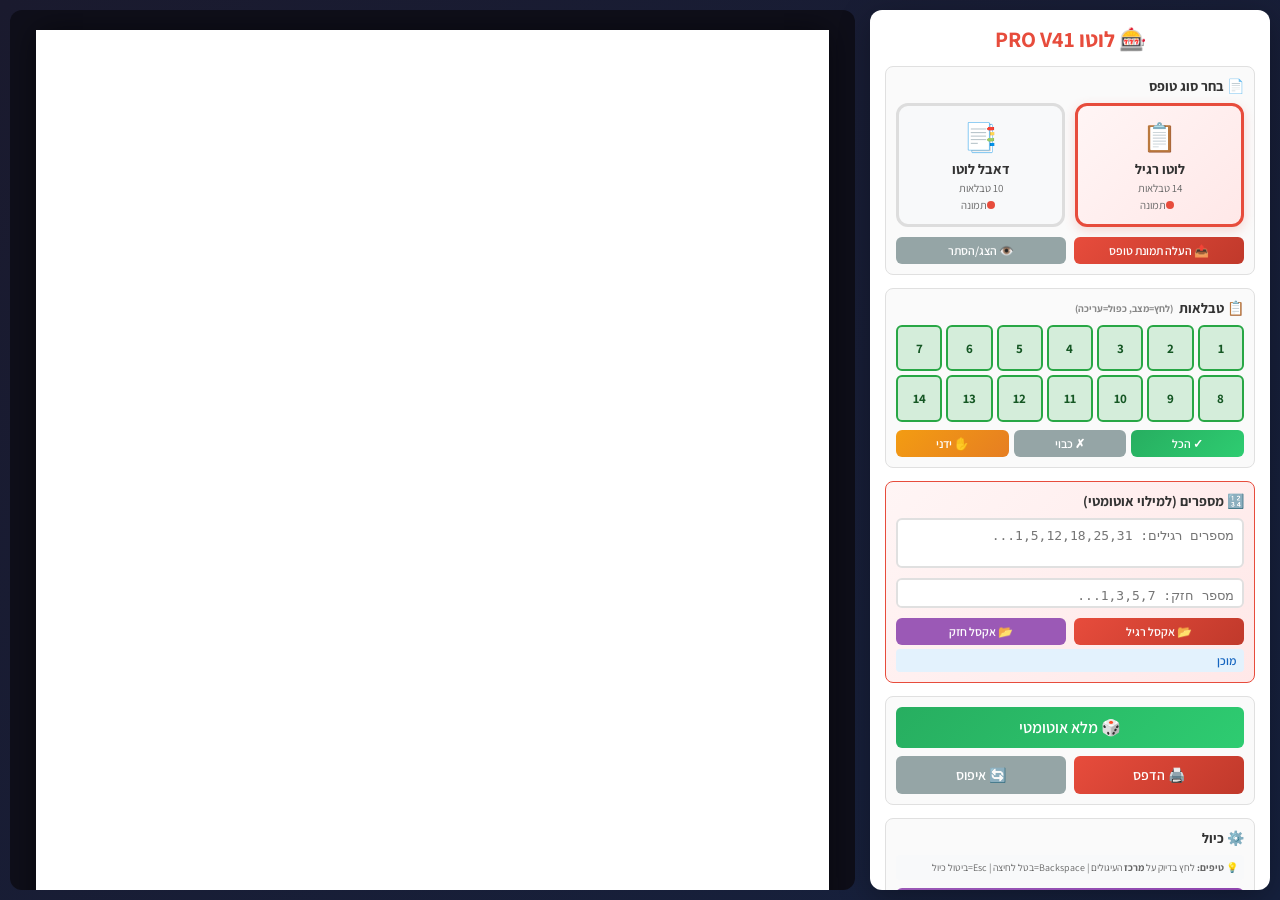
==== Lottery_V41_Final.html @ 5f0c5e15 "feat: add published LottoAmir tools" ====
<!DOCTYPE html>
<html lang="he" dir="rtl">
<head>
    <meta charset="UTF-8">
    <meta name="viewport" content="width=device-width, initial-scale=1.0, maximum-scale=1.0, user-scalable=no">
    <title>מערכת לוטו PRO - V41 (משופר)</title>
    <style>
        @import url('https://fonts.googleapis.com/css2?family=Assistant:wght@400;600;700&display=swap');

        * { box-sizing: border-box; }
        
        body {
            font-family: 'Assistant', sans-serif;
            background: linear-gradient(135deg, #1a1a2e 0%, #16213e 100%);
            margin: 0;
            height: 100vh;
            display: flex;
            padding: 10px;
            gap: 15px;
            overflow: hidden;
        }

        .sidebar {
            width: 400px;
            background: #fff;
            padding: 15px;
            border-radius: 12px;
            box-shadow: 0 8px 32px rgba(0,0,0,0.3);
            display: flex;
            flex-direction: column;
            gap: 8px;
            height: 100%;
            overflow-y: auto;
            flex-shrink: 0;
            z-index: 200;
        }

        h1 { 
            margin: 0; 
            font-size: 22px; 
            text-align: center; 
            color: #e74c3c; 
            margin-bottom: 5px;
        }

        .section {
            border: 1px solid #e0e0e0;
            padding: 10px;
            border-radius: 8px;
            background: #fafafa;
            margin-bottom: 5px;
        }
        .section.highlight {
            background: linear-gradient(135deg, #fff5f5 0%, #ffe8e8 100%);
            border-color: #e74c3c;
        }
        .section-title {
            font-size: 14px;
            font-weight: 700;
            color: #333;
            margin-bottom: 8px;
            display: flex;
            align-items: center;
            gap: 6px;
        }

        button {
            width: 100%; 
            padding: 10px; 
            border: none; 
            border-radius: 6px;
            font-size: 14px; 
            font-weight: 600; 
            cursor: pointer; 
            transition: all 0.2s; 
            font-family: inherit;
        }
        button:hover { transform: translateY(-1px); box-shadow: 0 4px 12px rgba(0,0,0,0.15); }
        button:active { transform: translateY(0); }

        .btn-primary { background: linear-gradient(135deg, #e74c3c 0%, #c0392b 100%); color: white; }
        .btn-success { background: linear-gradient(135deg, #27ae60 0%, #2ecc71 100%); color: white; }
        .btn-warning { background: linear-gradient(135deg, #f39c12 0%, #e67e22 100%); color: white; }
        .btn-secondary { background: #95a5a6; color: white; }
        .btn-small { padding: 6px 12px; font-size: 12px; width: auto; }

        .grid-2 { display: grid; grid-template-columns: 1fr 1fr; gap: 8px; }
        .grid-3 { display: grid; grid-template-columns: 1fr 1fr 1fr; gap: 5px; }
        .grid-4 { display: grid; grid-template-columns: 1fr 1fr 1fr 1fr; gap: 5px; }

        /* בורר סוג טופס */
        .form-selector {
            display: grid;
            grid-template-columns: 1fr 1fr;
            gap: 10px;
        }
        .form-option {
            border: 3px solid #ddd;
            border-radius: 12px;
            padding: 12px;
            text-align: center;
            cursor: pointer;
            transition: all 0.2s;
            background: #f8f9fa;
        }
        .form-option:hover { border-color: #e74c3c; transform: scale(1.02); }
        .form-option.active { 
            border-color: #e74c3c; 
            background: linear-gradient(135deg, #fff5f5 0%, #ffe8e8 100%);
            box-shadow: 0 4px 12px rgba(231, 76, 60, 0.2);
        }
        .form-option .icon { font-size: 28px; margin-bottom: 5px; }
        .form-option .title { font-weight: 700; font-size: 14px; color: #333; }
        .form-option .desc { font-size: 11px; color: #666; margin-top: 3px; }
        .form-option .status-dot {
            display: inline-block;
            width: 8px;
            height: 8px;
            border-radius: 50%;
            margin-right: 5px;
        }
        .form-option .status-dot.has-image { background: #27ae60; }
        .form-option .status-dot.no-image { background: #e74c3c; }

        textarea { 
            width: 100%; 
            height: 50px; 
            border: 2px solid #e0e0e0; 
            border-radius: 6px; 
            padding: 8px; 
            font-size: 13px; 
            font-family: monospace;
            resize: none;
        }
        textarea:focus { border-color: #e74c3c; outline: none; }
        
        .status { 
            font-size: 12px; 
            font-weight: 600; 
            min-height: 18px; 
            margin-top: 4px;
            padding: 4px 8px;
            border-radius: 4px;
            background: #e8f5e9;
            color: #2e7d32;
        }
        .status.error { background: #ffebee; color: #c62828; }
        .status.info { background: #e3f2fd; color: #1565c0; }

        /* טבלאות */
        .tables-grid {
            display: grid;
            grid-template-columns: repeat(7, 1fr);
            gap: 4px;
        }
        .tbl-btn {
            aspect-ratio: 1;
            display: flex;
            align-items: center;
            justify-content: center;
            font-weight: 700;
            font-size: 13px;
            border-radius: 6px;
            cursor: pointer;
            transition: all 0.2s;
            border: 2px solid;
            position: relative;
        }
        .tbl-btn.off { background: #e9ecef; border-color: #adb5bd; color: #6c757d; }
        .tbl-btn.on { background: #d4edda; border-color: #28a745; color: #155724; }
        .tbl-btn.manual { background: #fff3cd; border-color: #ffc107; color: #856404; }
        .tbl-btn:hover { transform: scale(1.1); z-index: 10; }
        .tbl-btn .edit-icon {
            position: absolute;
            top: -4px;
            right: -4px;
            font-size: 10px;
            background: #ffc107;
            border-radius: 50%;
            width: 16px;
            height: 16px;
            display: none;
            align-items: center;
            justify-content: center;
        }
        .tbl-btn.manual .edit-icon { display: flex; }

        /* בורר מספרים ידני */
        .manual-picker-overlay {
            display: none;
            position: fixed;
            top: 0; left: 0; right: 0; bottom: 0;
            background: rgba(0,0,0,0.85);
            z-index: 10000;
            justify-content: center;
            align-items: center;
        }
        .manual-picker-overlay.active { display: flex; }
        
        .manual-picker {
            background: white;
            padding: 25px;
            border-radius: 16px;
            max-width: 450px;
            width: 95%;
            max-height: 90vh;
            overflow-y: auto;
        }
        .picker-title {
            font-size: 18px;
            font-weight: 700;
            text-align: center;
            margin-bottom: 15px;
            color: #333;
        }
        .picker-subtitle {
            font-size: 13px;
            color: #666;
            text-align: center;
            margin-bottom: 15px;
        }
        .picker-selected {
            background: #fff5f5;
            padding: 10px;
            border-radius: 8px;
            margin-bottom: 15px;
            text-align: center;
            font-size: 16px;
            font-weight: 600;
            min-height: 44px;
            display: flex;
            align-items: center;
            justify-content: center;
            gap: 8px;
            flex-wrap: wrap;
        }
        .picker-selected .num {
            background: #e74c3c;
            color: white;
            padding: 4px 10px;
            border-radius: 4px;
            font-family: monospace;
        }
        .picker-selected .strong {
            background: #9b59b6;
            color: white;
            padding: 4px 10px;
            border-radius: 4px;
            font-family: monospace;
        }
        
        .numbers-grid {
            display: grid;
            grid-template-columns: repeat(10, 1fr);
            gap: 5px;
            margin-bottom: 20px;
        }
        .num-btn {
            aspect-ratio: 1;
            display: flex;
            align-items: center;
            justify-content: center;
            font-weight: 700;
            font-size: 14px;
            border-radius: 8px;
            cursor: pointer;
            transition: all 0.15s;
            border: 2px solid #ddd;
            background: #f8f9fa;
            color: #333;
        }
        .num-btn:hover { 
            transform: scale(1.1); 
            border-color: #e74c3c;
            z-index: 5;
        }
        .num-btn.selected {
            background: linear-gradient(135deg, #e74c3c 0%, #c0392b 100%);
            color: white;
            border-color: #c0392b;
            box-shadow: 0 2px 8px rgba(231, 76, 60, 0.4);
        }
        .num-btn.disabled {
            opacity: 0.3;
            cursor: not-allowed;
            transform: none !important;
        }
        
        .strong-section {
            margin-top: 15px;
            padding-top: 15px;
            border-top: 2px solid #eee;
        }
        .strong-label {
            font-size: 14px;
            font-weight: 700;
            color: #9b59b6;
            margin-bottom: 10px;
            text-align: center;
        }
        .strong-grid {
            display: grid;
            grid-template-columns: repeat(7, 1fr);
            gap: 8px;
        }
        .strong-btn {
            aspect-ratio: 1;
            display: flex;
            align-items: center;
            justify-content: center;
            font-weight: 700;
            font-size: 16px;
            border-radius: 50%;
            cursor: pointer;
            transition: all 0.15s;
            border: 3px solid #e0e0e0;
            background: #fafafa;
            color: #9b59b6;
        }
        .strong-btn:hover {
            transform: scale(1.15);
            border-color: #9b59b6;
        }
        .strong-btn.selected {
            background: linear-gradient(135deg, #9b59b6 0%, #8e44ad 100%);
            color: white;
            border-color: #8e44ad;
            box-shadow: 0 2px 8px rgba(155, 89, 182, 0.4);
        }
        
        .picker-buttons {
            display: flex;
            gap: 10px;
            margin-top: 20px;
        }
        .picker-buttons button { flex: 1; }

        /* כיול */
        .calib-grid {
            display: grid;
            grid-template-columns: 1fr 70px;
            gap: 6px;
            align-items: center;
            font-size: 12px;
        }
        .calib-grid label { margin: 0; font-weight: 500; }
        .calib-grid input {
            width: 100%;
            padding: 5px;
            border: 1px solid #ddd;
            border-radius: 4px;
            text-align: center;
            font-size: 12px;
            font-weight: 600;
        }
        .calib-grid input:focus { border-color: #e74c3c; outline: none; }

        /* תצוגה */
        .preview-wrapper {
            flex: 1;
            background: #0f0f1a;
            display: flex;
            justify-content: center;
            overflow: auto;
            padding: 20px;
            border-radius: 12px;
        }

        .page-base {
            width: 210mm; 
            height: 297mm; 
            background: white;
            position: relative;
            box-shadow: 0 0 30px rgba(0,0,0,0.5);
            flex-shrink: 0;
            overflow: visible;
        }

        #lottoForm {
            position: absolute;
            top: 0; left: 0;
            width: 8.2cm;
            height: 24.5cm;
            background-size: 100% 100%;
            background-repeat: no-repeat;
        }
        .no-bg { background-image: none !important; outline: 2px dashed #e74c3c; }

        .mark {
            position: absolute;
            transform: translate(-50%, -50%);
            z-index: 100;
            pointer-events: none;
        }
        .mark.debug {
            border-radius: 50%;
            border: 1px solid black;
            opacity: 0.85;
        }
        .mark.debug.regular { background: #00ff00; }
        .mark.debug.strong { background: #9b59b6; }
        .mark.final {
            background: black;
            border-radius: 0;
        }

        /* רשימת כרטיסים */
        .tickets-list {
            max-height: 110px;
            overflow-y: auto;
            background: #f8f9fa;
            border-radius: 6px;
            padding: 6px;
            font-family: monospace;
            font-size: 11px;
        }
        .ticket-row {
            display: flex;
            justify-content: space-between;
            align-items: center;
            padding: 4px 6px;
            border-bottom: 1px solid #eee;
            cursor: pointer;
            transition: background 0.2s;
        }
        .ticket-row:hover { background: #fff5f5; }
        .ticket-row:last-child { border-bottom: none; }
        .ticket-row.manual { background: #fff3cd; }
        .ticket-nums { color: #2c3e50; font-weight: 600; }
        .ticket-strong { color: #9b59b6; font-weight: 700; }
        .ticket-edit { font-size: 10px; color: #999; margin-right: 5px; }

        @media print {
            @page { margin: 0; }
            body, html { margin: 0; padding: 0; width: 100%; height: 100%; background: white; }
            .sidebar, .manual-picker-overlay { display: none !important; }
            .preview-wrapper { display: block; padding: 0; margin: 0; overflow: visible; width: 100%; height: 100%; }
            .page-base { box-shadow: none; margin: 0; width: 100%; height: 100%; position: absolute; top: 0; left: 0; overflow: visible; }
            #lottoForm { outline: none; border: none; } 
            * { -webkit-print-color-adjust: exact !important; print-color-adjust: exact !important; }
            .mark.debug { display: none !important; }
        }
    </style>
</head>
<body>

    <div class="sidebar">
        <h1>🎰 לוטו PRO V41</h1>
        
        <!-- בחירת סוג טופס -->
        <div class="section">
            <div class="section-title">📄 בחר סוג טופס</div>
            <div class="form-selector">
                <div class="form-option active" id="optLong" onclick="setFormType('long')">
                    <div class="icon">📋</div>
                    <div class="title">לוטו רגיל</div>
                    <div class="desc">14 טבלאות</div>
                    <div class="desc"><span class="status-dot no-image" id="dotLong"></span>תמונה</div>
                </div>
                <div class="form-option" id="optShort" onclick="setFormType('short')">
                    <div class="icon">📑</div>
                    <div class="title">דאבל לוטו</div>
                    <div class="desc">10 טבלאות</div>
                    <div class="desc"><span class="status-dot no-image" id="dotShort"></span>תמונה</div>
                </div>
            </div>
            <div class="grid-2" style="margin-top:10px;">
                <button class="btn-small btn-primary" onclick="uploadFormImage()">📤 העלה תמונת טופס</button>
                <button class="btn-small btn-secondary" onclick="toggleBg()">👁️ הצג/הסתר</button>
            </div>
            <input type="file" id="fileFormImage" hidden accept="image/*" onchange="handleFormImage(this)">
        </div>

        <!-- בחירת טבלאות -->
        <div class="section">
            <div class="section-title">📋 טבלאות <span style="font-size:10px; color:#888;">(לחץ=מצב, כפול=עריכה)</span></div>
            <div id="tableSelectors" class="tables-grid"></div>
            <div class="grid-3" style="margin-top:8px;">
                <button class="btn-small btn-success" onclick="toggleAllTables(1)">✓ הכל</button>
                <button class="btn-small btn-secondary" onclick="toggleAllTables(0)">✗ כבוי</button>
                <button class="btn-small btn-warning" onclick="toggleAllTables(2)">✋ ידני</button>
            </div>
        </div>

        <!-- מספרים -->
        <div class="section highlight">
            <div class="section-title">🔢 מספרים (למילוי אוטומטי)</div>
            <textarea id="inputReg" placeholder="מספרים רגילים: 1,5,12,18,25,31..."></textarea>
            <textarea id="inputStrong" placeholder="מספר חזק: 1,3,5,7..." style="height:30px; margin-top:5px;"></textarea>
            <div class="grid-2" style="margin-top:5px;">
                <button class="btn-small btn-primary" onclick="loadExcelFile('reg')">📂 אקסל רגיל</button>
                <button class="btn-small" style="background:#9b59b6;color:white;" onclick="loadExcelFile('strong')">📂 אקסל חזק</button>
            </div>
            <div id="statusReg" class="status info">מוכן</div>
            <input type="file" id="fileReg" hidden accept=".xlsx,.xls" onchange="handleExcel(this, 'reg')">
            <input type="file" id="fileStrong" hidden accept=".xlsx,.xls" onchange="handleExcel(this, 'strong')">
        </div>

        <!-- פעולות -->
        <div class="section">
            <button class="btn-success" onclick="generateTickets()" style="font-size:16px;">
                🎲 מלא אוטומטי
            </button>
            <div class="grid-2" style="margin-top:8px;">
                <button class="btn-primary" onclick="window.print()">🖨️ הדפס</button>
                <button class="btn-secondary" onclick="resetAll()">🔄 איפוס</button>
            </div>
        </div>

        <!-- כיול -->
        <div class="section">
            <div class="section-title">⚙️ כיול</div>
            <div style="font-size:10px; color:#666; margin-bottom:8px; background:#f8f9fa; padding:6px; border-radius:4px;">
                💡 <b>טיפים:</b> לחץ בדיוק על <b>מרכז</b> העיגולים | Backspace=בטל לחיצה | Esc=ביטול כיול
            </div>
            
            <!-- כפתור כיול אוטומטי -->
            <button class="btn-primary" id="btnAutoCalib" onclick="startAutoCalibration()" style="margin-bottom:10px; background: linear-gradient(135deg, #9b59b6 0%, #8e44ad 100%);" title="כיול אוטומטי של כל הפרמטרים - 5 לחיצות">
                🎯 כיול אוטומטי (5 לחיצות)
            </button>
            <button class="btn-warning btn-small" id="btnUndoCalib" onclick="undoLastCalibPoint()" style="display:none; margin-bottom:10px;">
                ↩️ בטל לחיצה אחרונה
            </button>
            <div id="calibStatus" style="display:none; background:#fff3cd; padding:8px; border-radius:6px; margin-bottom:10px; font-size:12px; text-align:center; font-weight:600;"></div>
            
            <div class="grid-4" style="margin-bottom:8px;">
                <button class="btn-small" id="btnDebug" onclick="toggleDebug()">👁️</button>
                <button class="btn-small btn-success" onclick="saveCalibration()">💾</button>
                <button class="btn-small btn-secondary" onclick="loadCalibration()">📥</button>
                <button class="btn-small btn-warning" onclick="clearSavedImages()">🗑️</button>
            </div>
            
            <details open>
                <summary style="cursor:pointer; font-weight:600; padding:5px; font-size:12px;">📐 הגדרות מתקדמות</summary>
                
                <!-- גודל ומיקום דף -->
                <div style="background:#e3f2fd; padding:8px; border-radius:6px; margin-top:8px; margin-bottom:10px;">
                    <label style="font-size:11px; color:#1565c0; font-weight:700;">📄 גודל דף (מ"מ)</label>
                    <div class="calib-grid" style="margin-top:5px;">
                        <label>רוחב דף:</label>
                        <input type="number" id="pageW" value="210" step="1" oninput="updatePageSize()">
                        <label>גובה דף:</label>
                        <input type="number" id="pageH" value="297" step="1" oninput="updatePageSize()">
                    </div>
                </div>
                
                <!-- מיקום וגודל טופס -->
                <div style="background:#fff3e0; padding:8px; border-radius:6px; margin-bottom:10px;">
                    <label style="font-size:11px; color:#e65100; font-weight:700;">📋 מיקום וגודל טופס (ס"מ)</label>
                    <div style="font-size:10px; color:#999; margin-top:2px; margin-bottom:6px;">השתמש בחיצים להזיז (0.1 ס"מ לכל לחיצה) | טיפ: Shift+חיצי מקלדת</div>
                    
                    <!-- כפתורי חיצים לניווט -->
                    <div style="display:flex; justify-content:center; gap:4px; margin:8px 0;">
                        <button class="btn-small btn-secondary" onclick="moveForm('up')" style="padding:8px 12px; width:auto;" title="הזז למעלה">⬆️</button>
                    </div>
                    <div style="display:flex; justify-content:center; gap:4px; margin-bottom:8px;">
                        <button class="btn-small btn-secondary" onclick="moveForm('left')" style="padding:8px 12px; width:auto;" title="הזז שמאלה">⬅️</button>
                        <button class="btn-small btn-warning" onclick="resetFormPosition()" style="padding:8px 12px; width:auto;" title="אפס למיקום התחלתי">🎯</button>
                        <button class="btn-small btn-secondary" onclick="moveForm('right')" style="padding:8px 12px; width:auto;" title="הזז ימינה">➡️</button>
                    </div>
                    <div style="display:flex; justify-content:center; gap:4px; margin-bottom:10px;">
                        <button class="btn-small btn-secondary" onclick="moveForm('down')" style="padding:8px 12px; width:auto;" title="הזז למטה">⬇️</button>
                    </div>
                    
                    <div class="calib-grid" style="margin-top:5px;">
                        <label>X טופס:</label>
                        <input type="number" id="formX" value="0" step="0.1" oninput="updateFormPosition()">
                        <label>Y טופס:</label>
                        <input type="number" id="formY" value="0" step="0.1" oninput="updateFormPosition()">
                        <label>רוחב טופס:</label>
                        <input type="number" id="formW" value="8.2" step="0.1" oninput="updateFormSize()">
                        <label>גובה טופס:</label>
                        <input type="number" id="formH" value="24.5" step="0.1" oninput="updateFormSize()">
                    </div>
                </div>
                
                <!-- כיול סימונים -->
                <div style="background:#f3e5f5; padding:8px; border-radius:6px;">
                    <label style="font-size:11px; color:#7b1fa2; font-weight:700;">🎯 כיול סימונים (פיקסלים)</label>
                    <div class="calib-grid" style="margin-top:5px;">
                        <label>Y התחלה:</label>
                        <input type="number" id="cy" value="77" step="0.5" oninput="draw()">
                        
                        <label>X התחלה:</label>
                        <input type="number" id="cx" value="243" step="1" oninput="draw()">
                        
                        <label>מרווח טבלאות:</label>
                        <input type="number" id="gt" value="62.5" step="0.1" oninput="draw()">
                        
                        <label>מרווח שורות:</label>
                        <input type="number" id="gapY" value="14.8" step="0.1" oninput="draw()">
                        
                        <label>מרווח טורים:</label>
                        <input type="number" id="gx" value="24.3" step="0.1" oninput="draw()">
                        
                        <label>תיקון שורה 1:</label>
                        <input type="number" id="topRowFix" value="0" step="0.1" oninput="draw()">
                        
                        <label>תוספת אמצע:</label>
                        <input type="number" id="midGap" value="10.5" step="0.5" oninput="draw()">
                        
                        <label>תוספת זוגות:</label>
                        <input type="number" id="pairGap" value="12" step="0.5" oninput="draw()">
                        
                        <label style="color:#9b59b6;">X חזק:</label>
                        <input type="number" id="scx" value="280" step="1" oninput="draw()">
                    </div>
                </div>
                
                <!-- גודל סימון -->
                <div style="background:#e8f5e9; padding:8px; border-radius:6px; margin-top:10px;">
                    <label style="font-size:11px; color:#2e7d32; font-weight:700;">📍 גודל סימון</label>
                    <div class="calib-grid" style="margin-top:5px;">
                        <label>רוחב סימון:</label>
                        <input type="number" id="markW" value="10" step="0.5" oninput="draw()">
                        
                        <label>גובה סימון:</label>
                        <input type="number" id="markH" value="5" step="0.5" oninput="draw()">
                    </div>
                </div>
            </details>
        </div>

        <!-- רשימת כרטיסים -->
        <div class="section">
            <div class="section-title">🎫 כרטיסים</div>
            <div id="ticketsList" class="tickets-list">
                <div style="text-align:center; color:#999; padding:15px;">בחר טבלאות</div>
            </div>
        </div>
    </div>

    <!-- בורר מספרים ידני -->
    <div class="manual-picker-overlay" id="pickerOverlay">
        <div class="manual-picker">
            <div class="picker-title">✏️ עריכת טבלה <span id="pickerTableNum">1</span></div>
            <div class="picker-subtitle">בחר 6 מספרים (1-37) ומספר חזק (1-7)</div>
            
            <div class="picker-selected" id="pickerSelected">
                <span style="color:#999;">בחר מספרים...</span>
            </div>
            
            <!-- אופציית הדבקה -->
            <div style="margin:12px 0; padding:12px; background:#fff3e0; border-radius:8px; border:2px dashed #ff9800;">
                <div style="font-weight:600; font-size:13px; margin-bottom:8px; color:#e65100;">📋 הדבק מספרים מהלוח</div>
                <input type="text" id="pasteInput" placeholder="הדבק כאן: 1, 5, 12, 23, 28, 34 (ואופציונלי מספר חזק)" style="width:100%; padding:8px; border:1px solid #ff9800; border-radius:6px; font-size:13px; font-family:'Assistant',sans-serif;">
                <button onclick="pasteNumbers()" style="width:100%; margin-top:6px; padding:8px; background:linear-gradient(135deg, #ff9800 0%, #f57c00 100%); color:white; border:none; border-radius:6px; font-weight:600; cursor:pointer;">
                    ⚡ מלא מהלוח
                </button>
            </div>
            
            <div class="numbers-grid" id="numbersGrid"></div>
            
            <div class="strong-section">
                <div class="strong-label">💪 מספר חזק</div>
                <div class="strong-grid" id="strongGrid"></div>
            </div>
            
            <div class="picker-buttons">
                <button class="btn-secondary" onclick="closePicker()">ביטול</button>
                <button class="btn-warning" onclick="clearPickerSelection()">נקה</button>
                <button class="btn-primary" onclick="savePicker()">✓ שמור</button>
            </div>
        </div>
    </div>

    <div class="preview-wrapper">
        <div id="pageBase" class="page-base">
            <div id="lottoForm"></div>
        </div>
    </div>

    <script src="https://cdn.sheetjs.com/xlsx-0.20.3/package/dist/xlsx.full.min.js"></script>
    <script>
        // ========== קונפיגורציה ==========
        const CONFIG = {
            MAIN_MIN: 1,
            MAIN_MAX: 37,
            STRONG_MIN: 1,
            STRONG_MAX: 7,
            NUMBERS_PER_TICKET: 6,
            GRID_COLS: 10,
            GRID_OFFSET: 3
        };

        // פרסטים מותאמים לטפסים
        const PRESETS = {
            long: {
                name: 'לוטו רגיל',
                tables: 14,
                logic: 'split',
                // גודל דף (מ"מ)
                pageW: 210,
                pageH: 297,
                // מיקום וגודל טופס (ס"מ)
                formX: 0,
                formY: 0,
                formW: 8.2,
                formH: 25.2,
                // כיול סימונים
                cy: 98.5,
                cx: 238,
                gt: 55.5,
                gapY: 13.5,
                gx: 23.7,
                midGap: 10.5,
                pairGap: 0,
                scx: 273,
                topRowFix: 0,
                // גודל סימון
                markW: 13.5,
                markH: 7
            },
            short: {
                name: 'דאבל לוטו',
                tables: 10,
                logic: 'pairs',
                // גודל דף (מ"מ)
                pageW: 210,
                pageH: 297,
                // מיקום וגודל טופס (ס"מ)
                formX: 0,
                formY: 0,
                formW: 8.2,
                formH: 25.2,
                // כיול סימונים
                cy: 271,
                cx: 238,
                gt: 53.8,
                gapY: 14.5,
                gx: 23.7,
                midGap: 0,
                pairGap: 12.5,
                scx: 274,
                topRowFix: 0.6,
                // גודל סימון
                markW: 13,
                markH: 6.5
            }
        };

        // מפתחות לשמירת תמונות
        const STORAGE_KEYS = {
            imageLong: 'lottoFormImageLong',
            imageShort: 'lottoFormImageShort',
            calibration: 'lottoCalibV41'
        };

        // ========== מצב ==========
        let state = {
            formType: 'long',
            maxTables: 14,
            tables: [],
            poolReg: [],
            poolStrong: [],
            tickets: [],
            isDebug: false,
            editingTable: -1
        };

        // ========== אתחול ==========
        function init() {
            loadCalibration();
            loadSavedImages();
            setFormType('long');
            buildPickerGrids();
            updateImageStatusDots();
            console.log('✅ V41 מוכנה!');
        }

        // ========== ניהול תמונות ==========
        function uploadFormImage() {
            document.getElementById('fileFormImage').click();
        }

        function handleFormImage(input) {
            const file = input.files[0];
            if (!file) return;
            
            const reader = new FileReader();
            reader.onload = (e) => {
                const imageData = e.target.result;
                
                // שמור בהתאם לסוג הטופס הנוכחי
                const key = state.formType === 'long' ? STORAGE_KEYS.imageLong : STORAGE_KEYS.imageShort;
                
                try {
                    localStorage.setItem(key, imageData);
                    setFormImage(imageData);
                    updateImageStatusDots();
                    showStatus(`✓ תמונת ${PRESETS[state.formType].name} נשמרה!`);
                } catch (e) {
                    // אם LocalStorage מלא, השתמש רק בזיכרון
                    setFormImage(imageData);
                    showStatus('⚠️ התמונה גדולה מדי לשמירה קבועה', 'error');
                }
            };
            reader.readAsDataURL(file);
            input.value = '';
        }

        function loadSavedImages() {
            // טען תמונות שמורות אם קיימות
            const longImage = localStorage.getItem(STORAGE_KEYS.imageLong);
            const shortImage = localStorage.getItem(STORAGE_KEYS.imageShort);
            
            if (longImage || shortImage) {
                console.log('נטענו תמונות שמורות');
            }
        }

        function setFormImage(imageData) {
            document.getElementById('lottoForm').style.backgroundImage = `url('${imageData}')`;
        }

        function updateImageStatusDots() {
            const hasLong = localStorage.getItem(STORAGE_KEYS.imageLong) !== null;
            const hasShort = localStorage.getItem(STORAGE_KEYS.imageShort) !== null;
            
            document.getElementById('dotLong').classList.toggle('has-image', hasLong);
            document.getElementById('dotLong').classList.toggle('no-image', !hasLong);
            document.getElementById('dotShort').classList.toggle('has-image', hasShort);
            document.getElementById('dotShort').classList.toggle('no-image', !hasShort);
        }

        function clearSavedImages() {
            if (confirm('למחוק את כל התמונות השמורות?')) {
                localStorage.removeItem(STORAGE_KEYS.imageLong);
                localStorage.removeItem(STORAGE_KEYS.imageShort);
                updateImageStatusDots();
                document.getElementById('lottoForm').style.backgroundImage = 'none';
                showStatus('תמונות נמחקו', 'info');
            }
        }

        function toggleBg() {
            document.getElementById('lottoForm').classList.toggle('no-bg');
        }

        function updateFormSize() {
            const form = document.getElementById('lottoForm');
            const w = document.getElementById('formW').value;
            const h = document.getElementById('formH').value;
            form.style.width = w + 'cm';
            form.style.height = h + 'cm';
        }

        function updatePageSize() {
            const pageBase = document.getElementById('pageBase');
            const w = document.getElementById('pageW').value;
            const h = document.getElementById('pageH').value;
            pageBase.style.width = w + 'mm';
            pageBase.style.height = h + 'mm';
        }

        function updateFormPosition() {
            const form = document.getElementById('lottoForm');
            const x = document.getElementById('formX').value;
            const y = document.getElementById('formY').value;
            form.style.marginLeft = x + 'cm';
            form.style.marginTop = y + 'cm';
        }

        // ========== הזזת טופס בחיצים ==========
        function moveForm(direction) {
            const step = 0.1; // צעד של 1 מ"מ
            const formX = document.getElementById('formX');
            const formY = document.getElementById('formY');
            
            let x = parseFloat(formX.value) || 0;
            let y = parseFloat(formY.value) || 0;
            
            switch(direction) {
                case 'up':
                    y -= step;
                    break;
                case 'down':
                    y += step;
                    break;
                case 'left':
                    x += step; // הפוך - שמאלה = הוסף
                    break;
                case 'right':
                    x -= step; // הפוך - ימינה = הפחת
                    break;
            }
            
            formX.value = Math.round(x * 10) / 10;
            formY.value = Math.round(y * 10) / 10;
            updateFormPosition();
        }

        function resetFormPosition() {
            const preset = PRESETS[state.formType];
            document.getElementById('formX').value = preset.formX;
            document.getElementById('formY').value = preset.formY;
            updateFormPosition();
            showStatus('✓ מיקום אופס', 'info');
        }

        // הוסף תמיכה בקיצורי מקלדת להזזת הטופס
        document.addEventListener('keydown', function(e) {
            // Escape = ביטול כיול
            if (e.key === 'Escape' && calibMode.active) {
                e.preventDefault();
                cancelAutoCalibration();
                return;
            }
            
            // Backspace = ביטול לחיצה אחרונה בכיול
            if (e.key === 'Backspace' && calibMode.active && calibMode.step > 0) {
                e.preventDefault();
                undoLastCalibPoint();
                return;
            }
            
            // רק כאשר לא עורכים שדה טקסט
            if (e.target.tagName === 'INPUT' || e.target.tagName === 'TEXTAREA') return;
            
            // Shift + חיצים = הזזת טופס
            if (e.shiftKey) {
                switch(e.key) {
                    case 'ArrowUp':
                        e.preventDefault();
                        moveForm('up');
                        break;
                    case 'ArrowDown':
                        e.preventDefault();
                        moveForm('down');
                        break;
                    case 'ArrowLeft':
                        e.preventDefault();
                        moveForm('left');
                        break;
                    case 'ArrowRight':
                        e.preventDefault();
                        moveForm('right');
                        break;
                }
            }
        });

        // ========== סוג טופס ==========
        function setFormType(type) {
            state.formType = type;
            const preset = PRESETS[type];
            state.maxTables = preset.tables;
            
            // עדכון UI
            document.getElementById('optLong').classList.toggle('active', type === 'long');
            document.getElementById('optShort').classList.toggle('active', type === 'short');
            
            // עדכון גודל דף
            document.getElementById('pageW').value = preset.pageW;
            document.getElementById('pageH').value = preset.pageH;
            
            // עדכון מיקום וגודל טופס
            document.getElementById('formX').value = preset.formX;
            document.getElementById('formY').value = preset.formY;
            document.getElementById('formW').value = preset.formW;
            document.getElementById('formH').value = preset.formH;
            
            // עדכון ערכי כיול
            document.getElementById('cy').value = preset.cy;
            document.getElementById('cx').value = preset.cx;
            document.getElementById('gt').value = preset.gt;
            document.getElementById('gapY').value = preset.gapY;
            document.getElementById('gx').value = preset.gx;
            document.getElementById('midGap').value = preset.midGap;
            document.getElementById('pairGap').value = preset.pairGap;
            document.getElementById('scx').value = preset.scx;
            document.getElementById('topRowFix').value = preset.topRowFix;
            
            // עדכון גודל סימון
            document.getElementById('markW').value = preset.markW;
            document.getElementById('markH').value = preset.markH;
            
            // טען תמונה שמורה
            const key = type === 'long' ? STORAGE_KEYS.imageLong : STORAGE_KEYS.imageShort;
            const savedImage = localStorage.getItem(key);
            if (savedImage) {
                setFormImage(savedImage);
            } else {
                document.getElementById('lottoForm').style.backgroundImage = 'none';
            }
            
            updatePageSize();
            updateFormPosition();
            updateFormSize();
            renderTableSelectors();
            draw();
        }

        // ========== בורר טבלאות ==========
        function renderTableSelectors() {
            const container = document.getElementById('tableSelectors');
            container.innerHTML = '';
            state.tables = [];
            state.tickets = [];
            
            for (let i = 0; i < state.maxTables; i++) {
                state.tables[i] = 1;
                state.tickets[i] = null;
                
                const btn = document.createElement('div');
                btn.className = 'tbl-btn on';
                btn.innerHTML = `${i+1}<span class="edit-icon">✏️</span>`;
                btn.setAttribute('data-idx', i);
                
                btn.onclick = (e) => {
                    if (e.detail === 1) {
                        setTimeout(() => {
                            if (!btn.dataset.dblclick) cycleTableState(i);
                            btn.dataset.dblclick = '';
                        }, 200);
                    }
                };
                
                btn.ondblclick = () => {
                    btn.dataset.dblclick = 'true';
                    state.tables[i] = 2;
                    updateTableUI(i);
                    openPicker(i);
                };
                
                container.appendChild(btn);
            }
        }

        function cycleTableState(idx) {
            state.tables[idx] = (state.tables[idx] + 1) % 3;
            if (state.tables[idx] === 2) openPicker(idx);
            updateTableUI(idx);
            draw();
        }

        function updateTableUI(idx) {
            const btn = document.querySelector(`[data-idx="${idx}"]`);
            if (!btn) return;
            btn.classList.remove('off', 'on', 'manual');
            btn.classList.add(['off', 'on', 'manual'][state.tables[idx]]);
        }

        function toggleAllTables(newState) {
            for (let i = 0; i < state.maxTables; i++) {
                state.tables[i] = newState;
                if (newState === 0) state.tickets[i] = null;
                updateTableUI(i);
            }
            draw();
            updateTicketsList();
        }

        // ========== בורר מספרים ידני ==========
        function buildPickerGrids() {
            const numGrid = document.getElementById('numbersGrid');
            numGrid.innerHTML = '';
            for (let n = 1; n <= CONFIG.MAIN_MAX; n++) {
                const btn = document.createElement('div');
                btn.className = 'num-btn';
                btn.textContent = n;
                btn.setAttribute('data-num', n);
                btn.onclick = () => toggleNumber(n);
                numGrid.appendChild(btn);
            }
            for (let n = 38; n <= 40; n++) {
                const empty = document.createElement('div');
                empty.style.visibility = 'hidden';
                numGrid.appendChild(empty);
            }
            
            const strongGrid = document.getElementById('strongGrid');
            strongGrid.innerHTML = '';
            for (let n = 1; n <= CONFIG.STRONG_MAX; n++) {
                const btn = document.createElement('div');
                btn.className = 'strong-btn';
                btn.textContent = n;
                btn.setAttribute('data-strong', n);
                btn.onclick = () => toggleStrong(n);
                strongGrid.appendChild(btn);
            }
        }

        function openPicker(tableIdx) {
            state.editingTable = tableIdx;
            document.getElementById('pickerTableNum').textContent = tableIdx + 1;
            
            const ticket = state.tickets[tableIdx];
            document.querySelectorAll('.num-btn').forEach(btn => btn.classList.remove('selected', 'disabled'));
            document.querySelectorAll('.strong-btn').forEach(btn => btn.classList.remove('selected'));
            
            if (ticket && ticket.nums) {
                ticket.nums.forEach(n => {
                    const btn = document.querySelector(`.num-btn[data-num="${n}"]`);
                    if (btn) btn.classList.add('selected');
                });
            }
            if (ticket && ticket.strong) {
                const btn = document.querySelector(`.strong-btn[data-strong="${ticket.strong}"]`);
                if (btn) btn.classList.add('selected');
            }
            
            updatePickerDisplay();
            updateNumbersAvailability();
            document.getElementById('pickerOverlay').classList.add('active');
        }

        function closePicker() {
            document.getElementById('pickerOverlay').classList.remove('active');
            state.editingTable = -1;
        }

        function toggleNumber(num) {
            const btn = document.querySelector(`.num-btn[data-num="${num}"]`);
            if (!btn || btn.classList.contains('disabled')) return;
            
            const selected = document.querySelectorAll('.num-btn.selected');
            if (btn.classList.contains('selected')) {
                btn.classList.remove('selected');
            } else {
                if (selected.length >= CONFIG.NUMBERS_PER_TICKET) return;
                btn.classList.add('selected');
            }
            
            updatePickerDisplay();
            updateNumbersAvailability();
        }

        function toggleStrong(num) {
            document.querySelectorAll('.strong-btn').forEach(btn => btn.classList.remove('selected'));
            document.querySelector(`.strong-btn[data-strong="${num}"]`)?.classList.add('selected');
            updatePickerDisplay();
        }

        function updatePickerDisplay() {
            const display = document.getElementById('pickerSelected');
            const nums = [];
            document.querySelectorAll('.num-btn.selected').forEach(btn => nums.push(parseInt(btn.getAttribute('data-num'))));
            nums.sort((a, b) => a - b);
            
            const strongBtn = document.querySelector('.strong-btn.selected');
            const strong = strongBtn ? parseInt(strongBtn.getAttribute('data-strong')) : null;
            
            let html = '';
            nums.forEach(n => html += `<span class="num">${n}</span>`);
            if (strong) html += `<span class="strong">${strong}</span>`;
            display.innerHTML = html || '<span style="color:#999;">בחר מספרים...</span>';
        }

        function updateNumbersAvailability() {
            const selected = document.querySelectorAll('.num-btn.selected').length;
            const isFull = selected >= CONFIG.NUMBERS_PER_TICKET;
            document.querySelectorAll('.num-btn').forEach(btn => {
                if (!btn.classList.contains('selected')) btn.classList.toggle('disabled', isFull);
            });
        }

        function clearPickerSelection() {
            document.querySelectorAll('.num-btn').forEach(btn => btn.classList.remove('selected', 'disabled'));
            document.querySelectorAll('.strong-btn').forEach(btn => btn.classList.remove('selected'));
            updatePickerDisplay();
        }

        function savePicker() {
            const nums = [];
            document.querySelectorAll('.num-btn.selected').forEach(btn => nums.push(parseInt(btn.getAttribute('data-num'))));
            nums.sort((a, b) => a - b);
            
            const strongBtn = document.querySelector('.strong-btn.selected');
            const strong = strongBtn ? parseInt(strongBtn.getAttribute('data-strong')) : 0;
            
            state.tickets[state.editingTable] = (nums.length === 0 && !strong) ? null : { nums, strong, manual: true };
            
            closePicker();
            updateTicketsList();
            draw();
            saveFormState(); // Auto-save
        }

        // ========== טעינת Excel ==========
        function loadExcelFile(type) {
            document.getElementById(type === 'reg' ? 'fileReg' : 'fileStrong').click();
        }

        function handleExcel(input, type) {
            const file = input.files[0];
            if (!file) return;
            
            const reader = new FileReader();
            reader.onload = (e) => {
                try {
                    if (typeof XLSX === 'undefined') throw new Error('ספריית Excel לא נטענה');
                    
                    const wb = XLSX.read(e.target.result, { type: 'array' });
                    const sheet = wb.Sheets[wb.SheetNames[0]];
                    const data = XLSX.utils.sheet_to_json(sheet, { header: 1, defval: '' });
                    const numbers = data.flat().filter(x => x !== '');
                    
                    if (type === 'reg') {
                        state.poolReg = normalizeNumbers(numbers, CONFIG.MAIN_MIN, CONFIG.MAIN_MAX);
                        showStatus(`✓ ${state.poolReg.length} מספרים רגילים`);
                    } else {
                        state.poolStrong = normalizeNumbers(numbers, CONFIG.STRONG_MIN, CONFIG.STRONG_MAX);
                        showStatus(`✓ ${state.poolStrong.length} מספרים חזקים`);
                    }
                } catch (err) {
                    showStatus('❌ ' + err.message, 'error');
                }
            };
            reader.readAsArrayBuffer(file);
        }

        function showStatus(msg, type = 'success') {
            const el = document.getElementById('statusReg');
            el.textContent = msg;
            el.className = 'status ' + (type === 'error' ? 'error' : type === 'info' ? 'info' : '');
        }

        function normalizeNumbers(arr, min, max) {
            const valid = [];
            arr.forEach(n => {
                const num = parseInt(n);
                if (!isNaN(num) && num >= min && num <= max && !valid.includes(num)) valid.push(num);
            });
            return valid;
        }

        function parseInput(text) {
            return text.replace(/[\n\r,;]+/g, ' ').split(/\s+/).filter(x => x.trim() !== '');
        }

        // ========== מילוי אוטומטי ==========
        function generateTickets() {
            const manualReg = parseInput(document.getElementById('inputReg').value);
            const manualStrong = parseInput(document.getElementById('inputStrong').value);
            
            const allReg = [...state.poolReg, ...normalizeNumbers(manualReg, CONFIG.MAIN_MIN, CONFIG.MAIN_MAX)];
            const allStrong = [...state.poolStrong, ...normalizeNumbers(manualStrong, CONFIG.STRONG_MIN, CONFIG.STRONG_MAX)];
            
            let count = 0;
            for (let i = 0; i < state.maxTables; i++) {
                if (state.tables[i] !== 1) continue;
                
                const nums = pickUniqueNumbers(allReg, CONFIG.NUMBERS_PER_TICKET, CONFIG.MAIN_MIN, CONFIG.MAIN_MAX);
                const strong = pickSingleNumber(allStrong, CONFIG.STRONG_MIN, CONFIG.STRONG_MAX);
                
                state.tickets[i] = { nums: nums.sort((a,b) => a-b), strong, manual: false };
                count++;
            }
            
            updateTicketsList();
            draw();
            saveFormState(); // Auto-save
            showStatus(count > 0 ? `✓ ${count} כרטיסים!` : '⚠️ אין טבלאות ירוקות', count > 0 ? 'success' : 'error');
        }

        function pickUniqueNumbers(pool, count, min, max) {
            const result = [];
            const available = pool.length > 0 ? [...pool] : null;
            
            while (result.length < count) {
                let num;
                if (available && available.length > 0) {
                    const idx = Math.floor(Math.random() * available.length);
                    num = available[idx];
                    available.splice(idx, 1);
                } else {
                    num = Math.floor(Math.random() * (max - min + 1)) + min;
                }
                if (!result.includes(num)) result.push(num);
            }
            return result;
        }

        function pickSingleNumber(pool, min, max) {
            return pool.length > 0 
                ? pool[Math.floor(Math.random() * pool.length)]
                : Math.floor(Math.random() * (max - min + 1)) + min;
        }

        function updateTicketsList() {
            const list = document.getElementById('ticketsList');
            list.innerHTML = '';
            
            let count = 0;
            for (let i = 0; i < state.maxTables; i++) {
                const ticket = state.tickets[i];
                if (state.tables[i] === 0) continue;
                
                count++;
                const row = document.createElement('div');
                row.className = 'ticket-row' + (state.tables[i] === 2 ? ' manual' : '');
                row.onclick = () => { state.tables[i] = 2; updateTableUI(i); openPicker(i); };
                
                row.innerHTML = ticket && ticket.nums && ticket.nums.length > 0
                    ? `<span class="ticket-edit">✏️</span><span>${i+1}.</span><span class="ticket-nums">${ticket.nums.join(', ')}</span><span class="ticket-strong">${ticket.strong || '-'}</span>`
                    : `<span class="ticket-edit">✏️</span><span>${i+1}.</span><span style="color:#999;">לחץ</span><span></span>`;
                
                list.appendChild(row);
            }
            
            if (count === 0) list.innerHTML = '<div style="text-align:center; color:#999; padding:15px;">בחר טבלאות</div>';
        }

        // ========== ציור ==========
        function draw() {
            const form = document.getElementById('lottoForm');
            form.querySelectorAll('.mark').forEach(m => m.remove());
            
            const preset = PRESETS[state.formType];
            const calib = {
                startY: parseFloat(document.getElementById('cy').value),
                startX: parseFloat(document.getElementById('cx').value),
                step: parseFloat(document.getElementById('gt').value),
                gapY: parseFloat(document.getElementById('gapY').value),
                gapX: parseFloat(document.getElementById('gx').value),
                midGap: parseFloat(document.getElementById('midGap').value),
                pairGap: parseFloat(document.getElementById('pairGap').value),
                scx: parseFloat(document.getElementById('scx').value),
                topRowFix: parseFloat(document.getElementById('topRowFix').value)
            };
            
            for (let i = 0; i < state.maxTables; i++) {
                if (state.tables[i] === 0) continue;
                
                let tableY = calib.startY + (i * calib.step);
                
                if (preset.logic === 'split' && i >= 7) {
                    tableY += calib.midGap;
                } else if (preset.logic === 'pairs') {
                    tableY += Math.floor(i / 2) * calib.pairGap;
                }
                
                if (state.isDebug) {
                    drawNumbers(form, [...Array(37)].map((_, j) => j+1), tableY, calib, true);
                    drawStrong(form, [1,2,3,4,5,6,7], tableY, calib, true);
                } else if (state.tickets[i] && state.tickets[i].nums && state.tickets[i].nums.length > 0) {
                    drawNumbers(form, state.tickets[i].nums, tableY, calib, false);
                    if (state.tickets[i].strong) drawStrong(form, [state.tickets[i].strong], tableY, calib, false);
                }
            }
        }

        function drawNumbers(container, nums, tableY, calib, isDebug) {
            nums.forEach(num => {
                const idx = num + CONFIG.GRID_OFFSET - 1;
                const row = Math.floor(idx / CONFIG.GRID_COLS);
                let col = idx % CONFIG.GRID_COLS;
                col = (CONFIG.GRID_COLS - 1) - col;
                
                const x = calib.startX - (col * calib.gapX);
                let y = tableY + (row * calib.gapY);
                if (row === 0) y += calib.topRowFix;
                
                createMark(container, x, y, isDebug, false);
            });
        }

        function drawStrong(container, nums, tableY, calib, isDebug) {
            const layout = {
                1: { dx: 12, row: 0 },
                2: { dx: -12, row: 1 },
                3: { dx: 12, row: 1 },
                4: { dx: -12, row: 2 },
                5: { dx: 12, row: 2 },
                6: { dx: -12, row: 3 },
                7: { dx: 12, row: 3 }
            };
            
            nums.forEach(num => {
                const pos = layout[num];
                if (!pos) return;
                const x = calib.scx + pos.dx;
                let y = tableY + (pos.row * calib.gapY);
                if (pos.row === 0) y += calib.topRowFix;
                createMark(container, x, y, isDebug, true);
            });
        }

        function createMark(container, x, y, isDebug, isStrong) {
            const markW = parseFloat(document.getElementById('markW').value) || 10;
            const markH = parseFloat(document.getElementById('markH').value) || 5;
            
            const mark = document.createElement('div');
            mark.className = 'mark ' + (isDebug ? 'debug ' + (isStrong ? 'strong' : 'regular') : 'final');
            mark.style.left = x + 'px';
            mark.style.top = y + 'px';
            mark.style.borderRadius = '50%';
            
            // גודל מותאם לאליפסה
            if (isDebug) {
                mark.style.width = (markW + 2) + 'px';
                mark.style.height = (markH + 2) + 'px';
            } else {
                // סימון סופי
                mark.style.width = markW + 'px';
                mark.style.height = markH + 'px';
            }
            container.appendChild(mark);
        }

        // ========== כיול אוטומטי ==========
        let calibMode = {
            active: false,
            step: 0,
            points: []
        };

        function startAutoCalibration() {
            calibMode = { active: true, step: 0, points: [] };
            const statusEl = document.getElementById('calibStatus');
            statusEl.style.display = 'block';
            statusEl.innerHTML = `🎯 <b>שלב 1/5:</b> לחץ על <b>מרכז</b> העיגול של <span style="color:#e74c3c;font-weight:bold;">מספר 1</span><br>
                <small style="color:#666;">בטבלה הראשונה, שורה ראשונה (המספר הכי שמאלי למעלה)</small>`;
            statusEl.style.background = '#e3f2fd';
            
            document.getElementById('btnAutoCalib').textContent = '❌ ביטול כיול';
            document.getElementById('btnAutoCalib').onclick = cancelAutoCalibration;
            document.getElementById('btnUndoCalib').style.display = 'none';
            
            // הוסף מאזין ללחיצה על הטופס
            const form = document.getElementById('lottoForm');
            form.style.cursor = 'crosshair';
            form.style.outline = '3px solid #e74c3c';
            form.onclick = handleCalibClick;
        }

        function undoLastCalibPoint() {
            if (!calibMode.active || calibMode.step === 0) return;
            
            // הסר את הנקודה האחרונה
            calibMode.points.pop();
            calibMode.step--;
            
            // הסר את הנקודה הויזואלית האחרונה
            const points = document.querySelectorAll('.calib-point');
            if (points.length > 0) {
                points[points.length - 1].remove();
            }
            
            // עדכן את ההוראות
            const statusEl = document.getElementById('calibStatus');
            const stepNum = calibMode.step + 1;
            
            if (calibMode.step === 0) {
                statusEl.innerHTML = `🎯 <b>שלב 1/5:</b> לחץ על <b>מרכז</b> העיגול של <span style="color:#e74c3c;font-weight:bold;">מספר 1</span><br>
                    <small style="color:#666;">בטבלה הראשונה, שורה ראשונה (המספר הכי שמאלי למעלה)</small>`;
                statusEl.style.background = '#e3f2fd';
                document.getElementById('btnUndoCalib').style.display = 'none';
            } else if (calibMode.step === 1) {
                statusEl.innerHTML = `🎯 <b>שלב 2/5:</b> לחץ על <b>מרכז</b> העיגול של <span style="color:#3498db;font-weight:bold;">מספר 4</span><br>
                    <small style="color:#666;">באותה טבלה, אותה שורה - 3 עיגולים ימינה מהנקודה הראשונה</small>`;
                statusEl.style.background = '#e3f2fd';
            } else if (calibMode.step === 2) {
                statusEl.innerHTML = `🎯 <b>שלב 3/5:</b> לחץ על <b>מרכז</b> העיגול של <span style="color:#2ecc71;font-weight:bold;">מספר 11</span><br>
                    <small style="color:#666;">בטבלה 1, שורה שנייה - המספר הכי שמאלי בשורה השנייה</small>`;
                statusEl.style.background = '#d4edda';
            } else if (calibMode.step === 3) {
                statusEl.innerHTML = `🎯 <b>שלב 4/5:</b> לחץ על <b>מרכז</b> העיגול של <span style="color:#f39c12;font-weight:bold;">מספר 1</span><br>
                    <small style="color:#666;">ב<b>טבלה 2</b> (הטבלה הבאה למטה), שורה ראשונה, מספר שמאלי</small>`;
                statusEl.style.background = '#fff3cd';
            }
        }

        function cancelAutoCalibration() {
            calibMode = { active: false, step: 0, points: [] };
            document.getElementById('calibStatus').style.display = 'none';
            
            // החזר את הטקסט המקורי לכפתור
            document.getElementById('btnAutoCalib').textContent = '🎯 כיול אוטומטי (5 לחיצות)';
            document.getElementById('btnAutoCalib').onclick = startAutoCalibration;
            document.getElementById('btnUndoCalib').style.display = 'none';
            
            const form = document.getElementById('lottoForm');
            form.style.cursor = 'default';
            form.style.outline = 'none';
            form.onclick = null;
            
            // הסר נקודות כיול
            document.querySelectorAll('.calib-point').forEach(p => p.remove());
        }

        function handleCalibClick(e) {
            if (!calibMode.active) return;
            
            const form = document.getElementById('lottoForm');
            const rect = form.getBoundingClientRect();
            const x = e.clientX - rect.left;
            const y = e.clientY - rect.top;
            
            calibMode.points.push({ x, y });
            calibMode.step++;
            
            // הצג כפתור ביטול אחרי הלחיצה הראשונה
            if (calibMode.step > 0) {
                document.getElementById('btnUndoCalib').style.display = 'block';
            }
            
            // הצג נקודה על המיקום שנלחץ
            const point = document.createElement('div');
            point.className = 'calib-point';
            const colors = ['#e74c3c', '#3498db', '#2ecc71', '#f39c12', '#9b59b6'];
            const color = colors[(calibMode.step - 1) % colors.length];
            point.style.cssText = `
                position: absolute;
                left: ${x}px;
                top: ${y}px;
                width: 14px;
                height: 14px;
                background: ${color};
                border-radius: 50%;
                transform: translate(-50%, -50%);
                z-index: 1000;
                box-shadow: 0 0 0 3px white, 0 0 0 5px ${color};
            `;
            point.innerHTML = `<span style="position:absolute;top:-22px;left:50%;transform:translateX(-50%);font-size:11px;font-weight:bold;color:${color};background:white;padding:2px 4px;border-radius:3px;">${calibMode.step}</span>`;
            form.appendChild(point);
            
            const statusEl = document.getElementById('calibStatus');
            
            if (calibMode.step === 1) {
                statusEl.innerHTML = `🎯 <b>שלב 2/5:</b> לחץ על <b>מרכז</b> העיגול של <span style="color:#3498db;font-weight:bold;">מספר 4</span><br>
                    <small style="color:#666;">באותה טבלה, אותה שורה - 3 עיגולים ימינה מהנקודה הראשונה</small>`;
                statusEl.style.background = '#e3f2fd';
            } else if (calibMode.step === 2) {
                statusEl.innerHTML = `🎯 <b>שלב 3/5:</b> לחץ על <b>מרכז</b> העיגול של <span style="color:#2ecc71;font-weight:bold;">מספר 11</span><br>
                    <small style="color:#666;">בטבלה 1, שורה שנייה - המספר הכי שמאלי בשורה השנייה</small>`;
                statusEl.style.background = '#d4edda';
            } else if (calibMode.step === 3) {
                statusEl.innerHTML = `🎯 <b>שלב 4/5:</b> לחץ על <b>מרכז</b> העיגול של <span style="color:#f39c12;font-weight:bold;">מספר 1</span><br>
                    <small style="color:#666;">ב<b>טבלה 2</b> (הטבלה הבאה למטה), שורה ראשונה, מספר שמאלי</small>`;
                statusEl.style.background = '#fff3cd';
            } else if (calibMode.step === 4) {
                statusEl.innerHTML = `🎯 <b>שלב 5/5:</b> לחץ על <b>מרכז</b> העיגול של <span style="color:#9b59b6;font-weight:bold;">מספר חזק 1</span><br>
                    <small style="color:#666;">בטבלה 1 - העיגול של מספר חזק 1 בצד ימין של הטבלה</small>`;
                statusEl.style.background = '#f3e5f5';
            } else if (calibMode.step === 5) {
                calculateCalibration();
            }
        }

        function calculateCalibration() {
            const p1 = calibMode.points[0];    // מספר 1, טבלה 1, שורה 1
            const p4 = calibMode.points[1];    // מספר 4, טבלה 1, שורה 1
            const p11 = calibMode.points[2];   // מספר 11, טבלה 1, שורה 2
            const p1_t2 = calibMode.points[3]; // מספר 1, טבלה 2
            const pStrong = calibMode.points[4]; // מספר חזק 1, טבלה 1
            
            console.log('🎯 נקודות כיול:', {
                'מספר 1 (טבלה 1)': p1,
                'מספר 4 (טבלה 1)': p4,
                'מספר 11 (טבלה 1)': p11,
                'מספר 1 (טבלה 2)': p1_t2,
                'מספר חזק 1': pStrong
            });
            
            // חישוב מרווח טורים (בין מספר 1 ל-4 יש 3 מרווחים)
            // מספר 1 הוא בעמודה 4, מספר 4 בעמודה 7 -> 3 עמודות
            const gapX = Math.abs(p4.x - p1.x) / 3;
            
            // חישוב מרווח שורות (בין שורה 1 לשורה 2)
            // מספר 1 בשורה 1, מספר 11 בשורה 2
            const gapY = Math.abs(p11.y - p1.y);
            
            // חישוב מרווח טבלאות (המרחק האנכי בין טבלה לטבלה)
            const tableGap = Math.abs(p1_t2.y - p1.y);
            
            // חישוב מיקום מספר חזק
            const strongX = pStrong.x;
            
            // עדכון כל הערכים
            document.getElementById('cx').value = Math.round(p1.x * 10) / 10;
            document.getElementById('cy').value = Math.round(p1.y * 10) / 10;
            document.getElementById('gx').value = Math.round(gapX * 10) / 10;
            document.getElementById('gapY').value = Math.round(gapY * 10) / 10;
            document.getElementById('gt').value = Math.round(tableGap * 10) / 10;
            document.getElementById('scx').value = Math.round(strongX * 10) / 10;
            
            // אפס את topRowFix - לא צריך אותו אם לחצנו נכון
            document.getElementById('topRowFix').value = 0;
            
            // לוג לדיבאג
            console.log('📊 ערכי כיול:', {
                'X התחלה': Math.round(p1.x * 10) / 10,
                'Y התחלה': Math.round(p1.y * 10) / 10,
                'מרווח טורים': Math.round(gapX * 10) / 10,
                'מרווח שורות': Math.round(gapY * 10) / 10,
                'מרווח טבלאות': Math.round(tableGap * 10) / 10,
                'X חזק': Math.round(strongX * 10) / 10
            });
            
            // הצג הודעה מפורטת
            const statusEl = document.getElementById('calibStatus');
            statusEl.innerHTML = `✅ <b>כיול הושלם!</b><br>
                📍 X=${Math.round(p1.x)}, Y=${Math.round(p1.y)}<br>
                📏 טורים=${Math.round(gapX*10)/10}, שורות=${Math.round(gapY*10)/10}<br>
                📐 טבלאות=${Math.round(tableGap*10)/10}, 💪 חזק=${Math.round(strongX*10)/10}`;
            statusEl.style.background = '#d4edda';
            statusEl.style.color = '#155724';
            
            // סיום
            setTimeout(() => {
                cancelAutoCalibration();
                draw();
                showStatus('✅ כיול הושלם! לחץ על 👁️ לבדיקה');
            }, 3000);
        }

        // ========== פקדים ==========
        function toggleDebug() {
            state.isDebug = !state.isDebug;
            document.getElementById('btnDebug').textContent = state.isDebug ? '🔴' : '👁️';
            document.getElementById('btnDebug').classList.toggle('btn-warning', state.isDebug);
            draw();
        }

        function resetAll() {
            state.poolReg = [];
            state.poolStrong = [];
            document.getElementById('inputReg').value = '';
            document.getElementById('inputStrong').value = '';
            showStatus('מוכן', 'info');
            
            for (let i = 0; i < state.maxTables; i++) {
                state.tables[i] = 1;
                state.tickets[i] = null;
                updateTableUI(i);
            }
            
            updateTicketsList();
            draw();
        }

        // ========== הדבקת מספרים בתוך חלון מילוי ידני ==========
        function pasteNumbers() {
            const input = document.getElementById('pasteInput').value.trim();
            
            if (!input) {
                alert('❌ אנא הדבק מספרים בשדה!');
                return;
            }
            
            // Parse all numbers from input
            const allNumbers = input
                .split(/[,\s\n]+/)
                .map(n => n.trim())
                .filter(n => n)
                .map(n => parseInt(n))
                .filter(n => !isNaN(n));
            
            if (allNumbers.length === 0) {
                alert('❌ לא נמצאו מספרים תקינים!');
                return;
            }
            
            // Separate main numbers (1-37) and strong number (1-7)
            const mainNumbers = allNumbers.filter(n => n >= CONFIG.MAIN_MIN && n <= CONFIG.MAIN_MAX);
            const strongNumbers = allNumbers.filter(n => n >= CONFIG.STRONG_MIN && n <= CONFIG.STRONG_MAX);
            
            // Validate main numbers
            if (mainNumbers.length < 6) {
                alert(`❌ נמצאו רק ${mainNumbers.length} מספרים תקינים (1-37)!\nנדרשים לפחות 6 מספרים.`);
                return;
            }
            
            // Take first 6 unique main numbers
            const uniqueMain = [...new Set(mainNumbers)].slice(0, 6);
            
            if (uniqueMain.length < 6) {
                alert(`❌ לאחר הסרת כפילויות נותרו רק ${uniqueMain.length} מספרים!\nנדרשים 6 מספרים שונים.`);
                return;
            }
            
            // Clear current selection
            document.querySelectorAll('.num-btn').forEach(btn => btn.classList.remove('selected'));
            document.querySelectorAll('.strong-btn').forEach(btn => btn.classList.remove('selected'));
            
            // Select the 6 main numbers
            uniqueMain.forEach(num => {
                const btn = document.querySelector(`.num-btn[data-num="${num}"]`);
                if (btn) {
                    btn.classList.add('selected');
                }
            });
            
            // Select strong number if found
            if (strongNumbers.length > 0) {
                const strongNum = strongNumbers[0]; // Take first valid strong number
                const btn = document.querySelector(`.strong-btn[data-strong="${strongNum}"]`);
                if (btn) {
                    btn.classList.add('selected');
                }
            }
            
            // Update display
            updatePickerDisplay();
            updateNumbersAvailability();
            
            // Clear input
            document.getElementById('pasteInput').value = '';
            
            // Show success message
            const strongMsg = strongNumbers.length > 0 ? ` + חזק: ${strongNumbers[0]}` : '';
            alert(`✅ מולאו ${uniqueMain.length} מספרים${strongMsg}\n\nמספרים: ${uniqueMain.sort((a,b) => a-b).join(', ')}\n\nלחץ "שמור" לסיום!`);
        }

        // ========== שמירה/טעינה ==========
        function saveCalibration() {
            const calib = {};
            // כל הפרמטרים לשמירה
            ['pageW', 'pageH', 'formX', 'formY', 'formW', 'formH',
             'cy', 'cx', 'gt', 'gapY', 'gx', 'midGap', 'pairGap', 'scx', 'topRowFix',
             'markW', 'markH'].forEach(id => {
                calib[id] = document.getElementById(id).value;
            });
            calib.formType = state.formType;
            
            localStorage.setItem(STORAGE_KEYS.calibration, JSON.stringify(calib));
            showStatus('✓ הגדרות נשמרו!');
        }

        function loadCalibration() {
            const saved = localStorage.getItem(STORAGE_KEYS.calibration);
            if (!saved) return;
            
            try {
                const calib = JSON.parse(saved);
                Object.keys(calib).forEach(key => {
                    const el = document.getElementById(key);
                    if (el) el.value = calib[key];
                });
                // עדכון התצוגה
                updatePageSize();
                updateFormPosition();
                updateFormSize();
                showStatus('✓ הגדרות נטענו', 'info');
            } catch (e) { console.error(e); }
        }

        // ========== קבלת מספרים מהמנתח + שמירה/טעינה ==========
        window.addEventListener('message', (event) => {
            if (event.data && event.data.type === 'FILL_NUMBERS') {
                const { numbers, strong } = event.data;
                fillFromTransfer(numbers, strong);
            } else if (event.data && event.data.type === 'FILL_ALL_TABLES') {
                // מילוי כל הטבלאות מקומבינציות
                fillAllFromCombinations(event.data.combinations);
            } else if (event.data && event.data.type === 'SAVE_STATE') {
                saveFormState();
            }
        });
        
        // מילוי כל הטבלאות מקומבינציות
        function fillAllFromCombinations(combinations) {
            if (!combinations || combinations.length === 0) {
                showStatus('❌ לא התקבלו קומבינציות!', 'error');
                return;
            }
            
            const count = Math.min(combinations.length, state.maxTables);
            
            // מלא את הטבלאות
            for (let i = 0; i < count; i++) {
                const combo = combinations[i];
                state.tables[i] = 2; // סמן כידני (צהוב)
                state.tickets[i] = {
                    nums: [...combo.numbers].sort((a, b) => a - b),
                    strong: combo.strong,
                    manual: true
                };
                updateTableUI(i);
            }
            
            // עדכן תצוגה
            updateTicketsList();
            draw();
            saveFormState();
            showStatus(`✅ ${count} טבלאות מולאו מהקומבינציות המומלצות!`, 'success');
        }
        
        // Save form state to localStorage
        function saveFormState() {
            try {
                const formState = {
                    tickets: state.tickets,
                    tables: state.tables,
                    formType: state.formType,
                    timestamp: Date.now()
                };
                localStorage.setItem('lottoFormState', JSON.stringify(formState));
                console.log('✅ Form state saved');
            } catch (e) {
                console.log('Save state error:', e);
            }
        }
        
        // Load form state from localStorage
        function loadFormState() {
            try {
                const saved = localStorage.getItem('lottoFormState');
                if (saved) {
                    const formState = JSON.parse(saved);
                    // Only load if less than 5 minutes old
                    if (Date.now() - formState.timestamp < 300000) {
                        state.tickets = formState.tickets || [];
                        state.tables = formState.tables || [];
                        if (formState.formType && formState.formType !== state.formType) {
                            // Switch form type if needed
                            state.formType = formState.formType;
                            updateFormTypeUI();
                        }
                        // Update UI
                        for (let i = 0; i < state.maxTables; i++) {
                            updateTableUI(i);
                        }
                        updateTicketsList();
                        draw();
                        console.log('✅ Form state loaded');
                        showStatus('✓ המצב הקודם נטען', 'info');
                        return true;
                    }
                }
            } catch (e) {
                console.log('Load state error:', e);
            }
            return false;
        }
        
        function fillFromTransfer(numbers, strong) {
            // Find first available green (active) table that's empty OR next in sequence
            let targetTableIndex = -1;
            
            // First, try to find the next empty green table in sequence
            for (let i = 0; i < state.maxTables; i++) {
                if (state.tables[i] === 1 && !state.tickets[i]) { // Green and empty
                    targetTableIndex = i;
                    break;
                }
            }
            
            // If no empty green table, find first green table with content (will overwrite)
            if (targetTableIndex === -1) {
                for (let i = 0; i < state.maxTables; i++) {
                    if (state.tables[i] === 1) { // Green (will overwrite)
                        targetTableIndex = i;
                        break;
                    }
                }
            }
            
            if (targetTableIndex === -1) {
                alert('❌ אין טבלאות ירוקות (פעילות)!\nאנא סמן לפחות טבלה אחת כירוקה.');
                return;
            }
            
            // Fill the table
            state.tickets[targetTableIndex] = {
                nums: numbers.sort((a, b) => a - b),
                strong: strong || pickSingleNumber([], CONFIG.STRONG_MIN, CONFIG.STRONG_MAX),
                manual: true
            };
            
            // Mark as manual (yellow)
            state.tables[targetTableIndex] = 2;
            updateTableUI(targetTableIndex);
            
            // Update UI
            updateTicketsList();
            draw();
            
            // Auto-save state after filling
            saveFormState();
            
            showStatus(`✅ טבלה ${targetTableIndex + 1} מולאה: ${numbers.join(', ')} + חזק: ${strong}`, 'success');
        }
        
        // Check for pending transfer on load
        function checkPendingTransfer() {
            try {
                const transfer = localStorage.getItem('lottoTransfer');
                if (transfer) {
                    const data = JSON.parse(transfer);
                    // Only use if less than 1 minute old
                    if (Date.now() - data.timestamp < 60000) {
                        setTimeout(() => {
                            if (confirm(`📋 נמצאה קומבינציה ממתינה:\n\n${data.numbers.join(', ')} + חזק: ${data.strong}\n\nלמלא בטבלה?`)) {
                                fillFromTransfer(data.numbers, data.strong);
                                localStorage.removeItem('lottoTransfer');
                            }
                        }, 500);
                    } else {
                        localStorage.removeItem('lottoTransfer');
                    }
                }
            } catch (e) {
                console.log('Transfer check:', e);
            }
        }
        
        // ========== הפעלה ==========
        window.addEventListener('DOMContentLoaded', () => {
            init();
            // Try to load saved state first
            const stateLoaded = loadFormState();
            // Then check for pending transfer
            if (!stateLoaded) {
                checkPendingTransfer();
            }
        });
    </script>
</body>
</html>
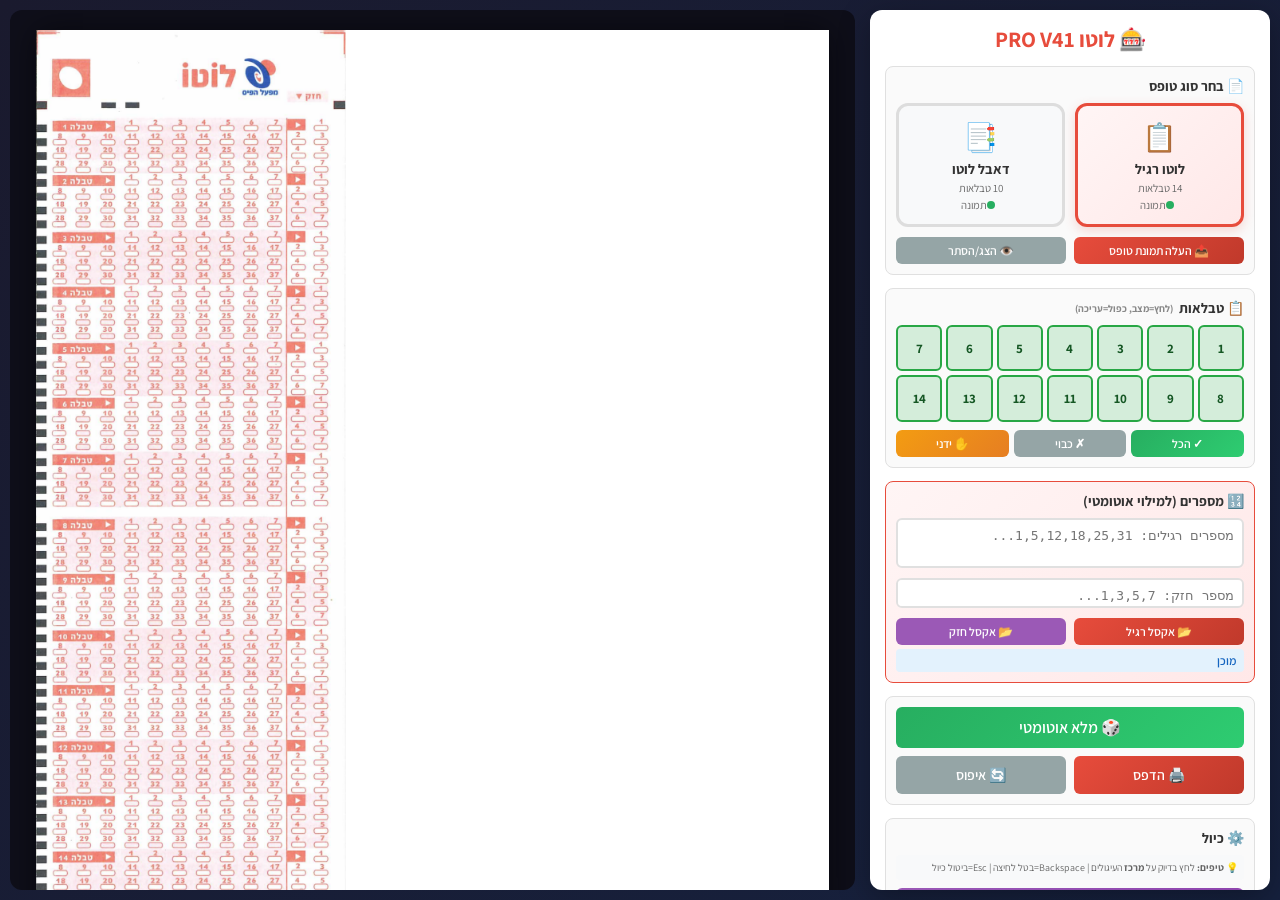
==== commit 4994f6af: "feat: add built-in lotto form images" ====
--- a/Lottery_V41_Final.html
+++ b/Lottery_V41_Final.html
@@ -746,6 +746,11 @@
             calibration: 'lottoCalibV41'
         };
 
+        const DEFAULT_FORM_IMAGES = {
+            long: '14.png',
+            short: '10.png'
+        };
+
         // ========== מצב ==========
         let state = {
             formType: 'long',
@@ -814,8 +819,8 @@
         }
 
         function updateImageStatusDots() {
-            const hasLong = localStorage.getItem(STORAGE_KEYS.imageLong) !== null;
-            const hasShort = localStorage.getItem(STORAGE_KEYS.imageShort) !== null;
+            const hasLong = localStorage.getItem(STORAGE_KEYS.imageLong) !== null || Boolean(DEFAULT_FORM_IMAGES.long);
+            const hasShort = localStorage.getItem(STORAGE_KEYS.imageShort) !== null || Boolean(DEFAULT_FORM_IMAGES.short);
             
             document.getElementById('dotLong').classList.toggle('has-image', hasLong);
             document.getElementById('dotLong').classList.toggle('no-image', !hasLong);
@@ -828,7 +833,7 @@
                 localStorage.removeItem(STORAGE_KEYS.imageLong);
                 localStorage.removeItem(STORAGE_KEYS.imageShort);
                 updateImageStatusDots();
-                document.getElementById('lottoForm').style.backgroundImage = 'none';
+                setFormImage(DEFAULT_FORM_IMAGES[state.formType]);
                 showStatus('תמונות נמחקו', 'info');
             }
         }
@@ -981,7 +986,7 @@
             if (savedImage) {
                 setFormImage(savedImage);
             } else {
-                document.getElementById('lottoForm').style.backgroundImage = 'none';
+                setFormImage(DEFAULT_FORM_IMAGES[type]);
             }
             
             updatePageSize();
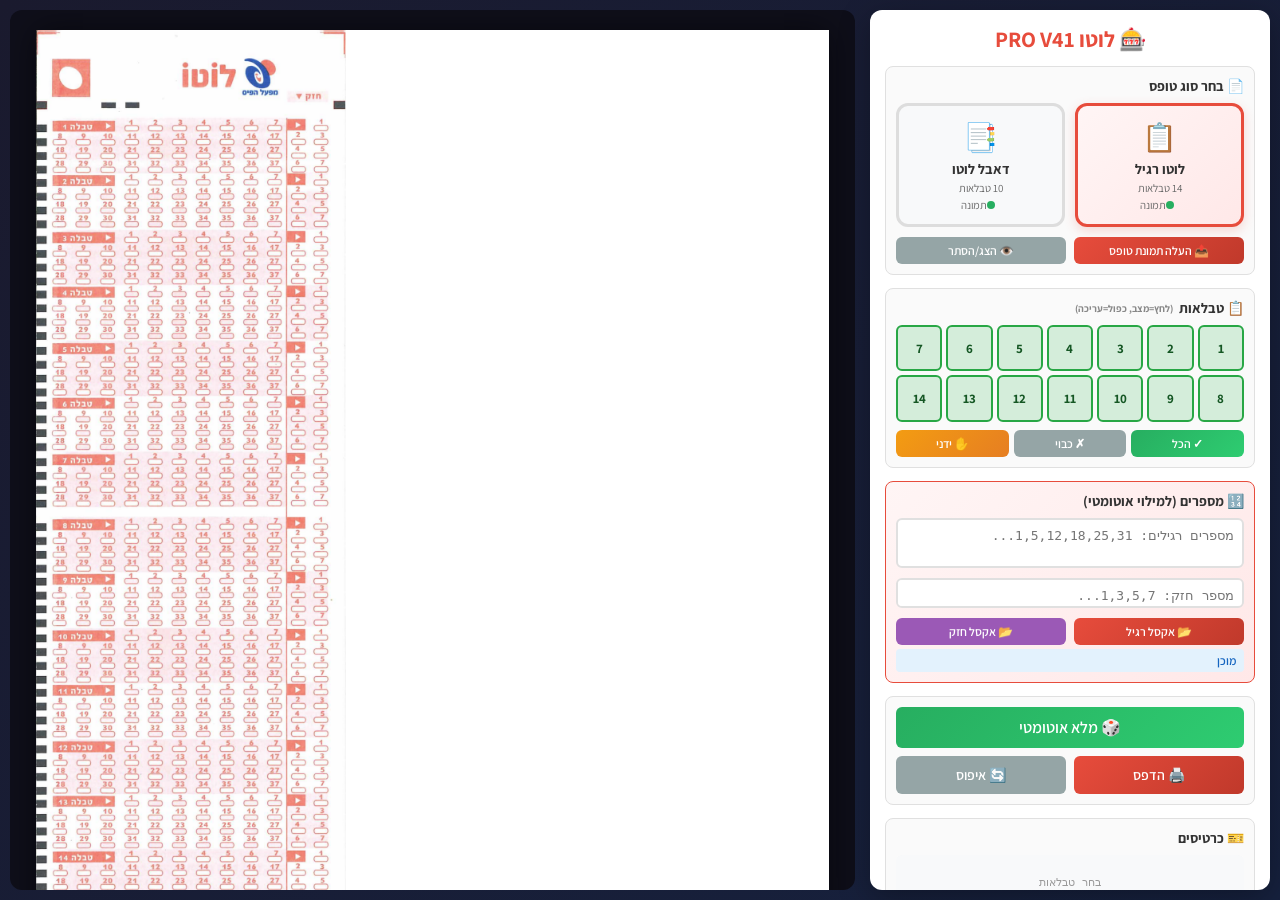
==== commit c6d598a0: "feat: reorder form tickets before calibration" ====
--- a/Lottery_V41_Final.html
+++ b/Lottery_V41_Final.html
@@ -507,6 +507,14 @@
             </div>
         </div>
 
+        <!-- רשימת כרטיסים -->
+        <div class="section">
+            <div class="section-title">🎫 כרטיסים</div>
+            <div id="ticketsList" class="tickets-list">
+                <div style="text-align:center; color:#999; padding:15px;">בחר טבלאות</div>
+            </div>
+        </div>
+
         <!-- כיול -->
         <div class="section">
             <div class="section-title">⚙️ כיול</div>
@@ -530,7 +538,7 @@
                 <button class="btn-small btn-warning" onclick="clearSavedImages()">🗑️</button>
             </div>
             
-            <details open>
+            <details>
                 <summary style="cursor:pointer; font-weight:600; padding:5px; font-size:12px;">📐 הגדרות מתקדמות</summary>
                 
                 <!-- גודל ומיקום דף -->
@@ -620,14 +628,6 @@
                 </div>
             </details>
         </div>
-
-        <!-- רשימת כרטיסים -->
-        <div class="section">
-            <div class="section-title">🎫 כרטיסים</div>
-            <div id="ticketsList" class="tickets-list">
-                <div style="text-align:center; color:#999; padding:15px;">בחר טבלאות</div>
-            </div>
-        </div>
     </div>
 
     <!-- בורר מספרים ידני -->
